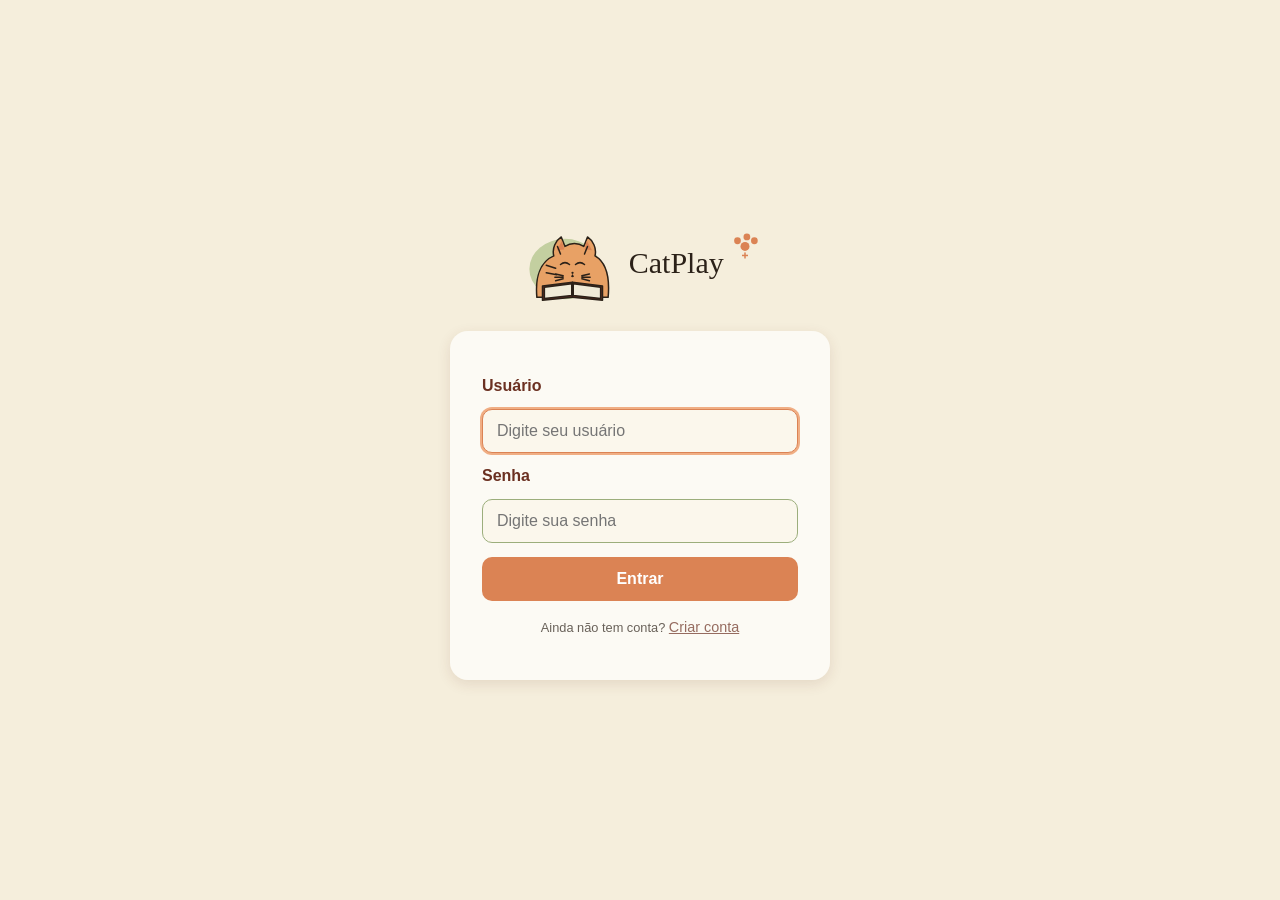
==== index.html @ c6f932aa "Cria MVP HTML/CSS/JS puro do CatPlay+ com login e CRUD de usuários Versão sem framework (sem build) " ====
<!doctype html>
<html lang="pt-BR">
<head>
  <meta charset="UTF-8" />
  <meta name="viewport" content="width=device-width, initial-scale=1.0" />
  <title>CatPlay+ | Entrar</title>
  <link rel="icon" type="image/svg+xml" href="assets/logo.svg" />
  <link rel="stylesheet" href="css/style.css" />
</head>
<body>
  <div class="tela">
    <img src="assets/logo.svg" alt="CatPlay+" class="logo" />

    <form class="caixa" id="form-login">
      <div id="area-erro"></div>

      <label for="usuario">Usuário</label>
      <input type="text" id="usuario" name="usuario" placeholder="Digite seu usuário" autofocus required />

      <label for="senha">Senha</label>
      <input type="password" id="senha" name="senha" placeholder="Digite sua senha" required />

      <button type="submit" class="botao-primario">Entrar</button>

      <p class="centralizado texto-ajuda" style="margin-top: 4px">
        Ainda não tem conta?
        <a class="link" href="cadastro.html">Criar conta</a>
      </p>
    </form>
  </div>

  <script src="js/data.js"></script>
  <script src="js/auth.js"></script>
  <script>
    // se já estiver logado, vai direto pra tela de modo
    if (obterSessao()) {
      window.location.href = "mode.html";
    }

    document.getElementById("form-login").addEventListener("submit", function (evento) {
      evento.preventDefault();
      var usuario = document.getElementById("usuario").value;
      var senha = document.getElementById("senha").value;

      var encontrado = autenticar(usuario, senha);
      var areaErro = document.getElementById("area-erro");

      if (!encontrado) {
        areaErro.innerHTML = '<p class="erro">Usuário ou senha inválidos.</p>';
        return;
      }

      definirSessao(encontrado);
      window.location.href = "mode.html";
    });
  </script>
</body>
</html>
---- css/style.css ----
/* ===== Paleta de cores extraída da logo ===== */
:root {
  --cor-creme: #f5eedc;
  --cor-creme-clara: #fbf7ec;
  --cor-primaria: #db8354;
  --cor-primaria-escura: #c06b3d;
  --cor-primaria-clara: #f0ae84;
  --cor-secundaria: #b9c99d;
  --cor-secundaria-escura: #9cae7c;
  --cor-secundaria-clara: #dce4c6;
  --cor-destaque: #6b3021;
  --cor-tinta: #2b2118;
  --sombra: 0 4px 14px rgba(107, 48, 33, 0.12);
}

* {
  box-sizing: border-box;
}

body {
  margin: 0;
  min-height: 100vh;
  background: var(--cor-creme);
  color: var(--cor-tinta);
  font-family: -apple-system, "Segoe UI", Roboto, Arial, sans-serif;
}

.tela {
  min-height: 100vh;
  display: flex;
  flex-direction: column;
  align-items: center;
  justify-content: center;
  padding: 24px;
}

.logo {
  width: 240px;
  max-width: 70vw;
  margin-bottom: 28px;
}

.titulo {
  font-family: Georgia, "Times New Roman", serif;
  font-weight: bold;
  color: var(--cor-destaque);
  text-align: center;
}

h1.titulo {
  font-size: 1.7rem;
  margin: 0 0 8px;
}

.subtitulo {
  color: var(--cor-secundaria-escura);
  font-weight: 600;
  margin-bottom: 24px;
  text-align: center;
}

/* Cartão / caixa branca */
.caixa {
  width: 100%;
  max-width: 380px;
  background: rgba(255, 255, 255, 0.7);
  border-radius: 18px;
  box-shadow: var(--sombra);
  padding: 32px;
  display: flex;
  flex-direction: column;
  gap: 14px;
}

label {
  font-weight: 600;
  color: var(--cor-destaque);
}

input[type="text"],
input[type="password"] {
  border: 1px solid var(--cor-secundaria-escura);
  background: var(--cor-creme-clara);
  border-radius: 10px;
  padding: 12px 14px;
  font-size: 1rem;
  color: var(--cor-tinta);
  outline: none;
}

input[type="text"]:focus,
input[type="password"]:focus {
  border-color: var(--cor-primaria);
  box-shadow: 0 0 0 2px var(--cor-primaria-clara);
}

button,
.botao {
  cursor: pointer;
  border: none;
  border-radius: 10px;
  font-weight: 700;
  font-size: 1rem;
  padding: 13px 20px;
  text-decoration: none;
  display: inline-block;
  text-align: center;
  transition: background 0.15s ease, transform 0.1s ease;
}

.botao-primario {
  background: var(--cor-primaria);
  color: white;
}
.botao-primario:hover {
  background: var(--cor-primaria-escura);
}

.botao-secundario {
  background: var(--cor-secundaria);
  color: var(--cor-destaque);
}
.botao-secundario:hover {
  background: var(--cor-secundaria-escura);
}

.botao-perigo {
  background: #b3423a;
  color: white;
}
.botao-perigo:hover {
  background: #932f28;
}

button:disabled {
  opacity: 0.4;
  cursor: not-allowed;
}

.link {
  color: var(--cor-destaque);
  text-decoration: underline;
  background: none;
  border: none;
  font-size: 0.9rem;
  cursor: pointer;
  padding: 0;
}

.erro {
  background: #fbe3e0;
  color: #932f28;
  border-radius: 8px;
  padding: 10px 12px;
  font-size: 0.9rem;
}

.sucesso {
  background: var(--cor-secundaria-clara);
  color: var(--cor-destaque);
  border-radius: 8px;
  padding: 10px 12px;
  font-size: 0.9rem;
}

/* Cabeçalho com barra de navegação */
.barra-topo {
  width: 100%;
  display: flex;
  align-items: center;
  justify-content: space-between;
  padding: 16px 28px;
  background: rgba(255, 255, 255, 0.5);
  position: sticky;
  top: 0;
}

.barra-topo .marca {
  display: flex;
  align-items: center;
  gap: 10px;
  font-family: Georgia, serif;
  font-weight: bold;
  color: var(--cor-destaque);
  font-size: 1.2rem;
  text-decoration: none;
}
.barra-topo .marca img {
  height: 38px;
}

.barra-topo nav {
  display: flex;
  gap: 18px;
  align-items: center;
}
.barra-topo nav a,
.barra-topo nav button {
  color: var(--cor-destaque);
  text-decoration: none;
  font-weight: 600;
  font-size: 0.95rem;
}

.conteudo {
  width: 100%;
  max-width: 1100px;
  margin: 0 auto;
  padding: 40px 24px;
}

/* Grade de opções (modo / humor / gênero) */
.grade-opcoes {
  display: grid;
  grid-template-columns: repeat(auto-fit, minmax(220px, 1fr));
  gap: 20px;
  width: 100%;
  max-width: 640px;
}

.opcao-card {
  background: rgba(255, 255, 255, 0.7);
  border: 1px solid rgba(156, 174, 124, 0.3);
  border-radius: 16px;
  box-shadow: var(--sombra);
  padding: 30px 20px;
  text-align: center;
  font-weight: 700;
  color: var(--cor-destaque);
  font-size: 1.05rem;
  text-decoration: none;
  display: block;
}
.opcao-card .emoji {
  display: block;
  font-size: 2.2rem;
  margin-bottom: 8px;
}
.opcao-card:hover {
  background: var(--cor-primaria);
  color: white;
}

.opcao-card.destaque {
  background: var(--cor-primaria);
  color: white;
}
.opcao-card.destaque.secundario {
  background: var(--cor-secundaria);
  color: var(--cor-destaque);
}
.opcao-card small {
  display: block;
  font-weight: 400;
  font-size: 0.8rem;
  margin-top: 4px;
  opacity: 0.9;
}

/* Seções de resultados */
.secao-midia h2 {
  font-family: Georgia, serif;
  color: var(--cor-destaque);
  border-bottom: 2px solid var(--cor-secundaria);
  padding-bottom: 8px;
  margin-bottom: 18px;
}

.grade-cards {
  display: grid;
  grid-template-columns: repeat(auto-fill, minmax(260px, 1fr));
  gap: 18px;
  margin-bottom: 36px;
}

.midia-card {
  background: rgba(255, 255, 255, 0.7);
  border: 1px solid rgba(156, 174, 124, 0.2);
  border-radius: 14px;
  box-shadow: var(--sombra);
  padding: 18px;
  display: flex;
  flex-direction: column;
  gap: 10px;
}

.midia-card .cabecalho-card {
  display: flex;
  justify-content: space-between;
  align-items: flex-start;
  gap: 8px;
}

.midia-card h3 {
  font-family: Georgia, serif;
  margin: 0;
  color: var(--cor-destaque);
}

.tipo-etiqueta {
  flex-shrink: 0;
  font-size: 0.7rem;
  font-weight: 700;
  text-transform: uppercase;
  background: rgba(219, 131, 84, 0.15);
  color: var(--cor-primaria-escura);
  border-radius: 999px;
  padding: 4px 10px;
}

.midia-card p {
  font-size: 0.9rem;
  line-height: 1.5;
  margin: 0;
}

.tags {
  display: flex;
  flex-wrap: wrap;
  gap: 6px;
  margin-top: auto;
}
.tag {
  font-size: 0.75rem;
  background: rgba(185, 201, 157, 0.4);
  color: var(--cor-destaque);
  border-radius: 999px;
  padding: 3px 10px;
}

.centralizado {
  text-align: center;
}

.rodape-acoes {
  text-align: center;
  margin-top: 28px;
}

.cartao-perfil {
  width: 100%;
  max-width: 420px;
  background: rgba(255, 255, 255, 0.7);
  border-radius: 18px;
  box-shadow: var(--sombra);
  padding: 32px;
  display: flex;
  flex-direction: column;
  gap: 14px;
}

.linha-botoes {
  display: flex;
  gap: 12px;
  flex-wrap: wrap;
}

.texto-ajuda {
  font-size: 0.8rem;
  color: var(--cor-tinta);
  opacity: 0.7;
}

@media (max-width: 640px) {
  .barra-topo {
    flex-direction: column;
    gap: 10px;
  }
}
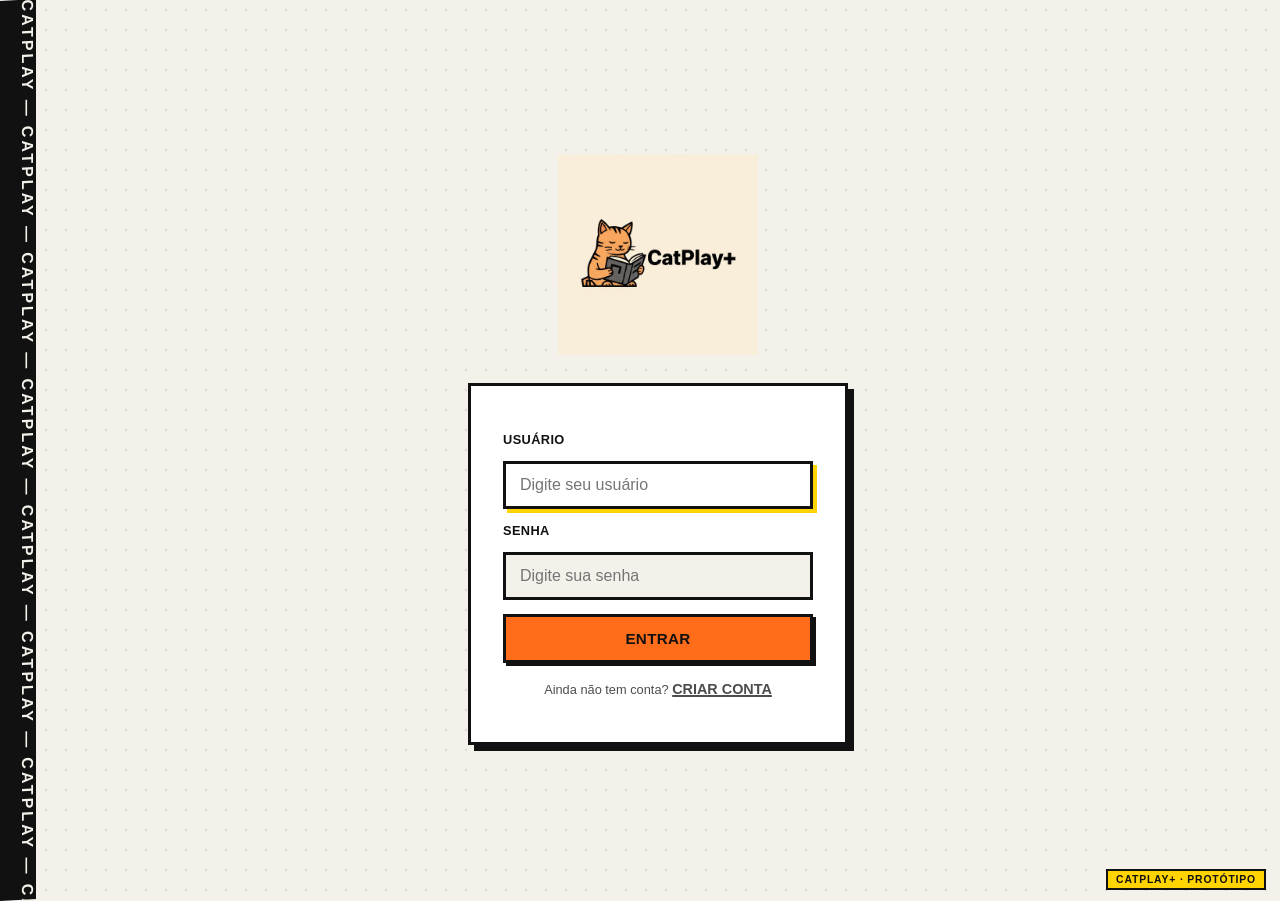
==== commit 41647bf9: "Trocar logo pelo gatinho lendo (decisão: fofo + site bruto, de propósito) - assets/logo.jpg: arte co" ====
--- a/index.html
+++ b/index.html
@@ -4,12 +4,12 @@
   <meta charset="UTF-8" />
   <meta name="viewport" content="width=device-width, initial-scale=1.0" />
   <title>CatPlay+ | Entrar</title>
-  <link rel="icon" type="image/svg+xml" href="assets/logo.svg" />
+  <link rel="icon" type="image/png" href="assets/favicon.png" />
   <link rel="stylesheet" href="css/style.css" />
 </head>
 <body>
   <div class="tela">
-    <img src="assets/logo.svg" alt="CatPlay+" class="logo" />
+    <img src="assets/logo.jpg" alt="CatPlay+" class="logo" />
 
     <form class="caixa" id="form-login">
       <div id="area-erro"></div>
@@ -29,6 +29,8 @@
     </form>
   </div>
 
+  <script src="js/vendor/supabase.js"></script>
+  <script src="js/supabaseClient.js"></script>
   <script src="js/data.js"></script>
   <script src="js/auth.js"></script>
   <script>
@@ -37,12 +39,12 @@
       window.location.href = "mode.html";
     }
 
-    document.getElementById("form-login").addEventListener("submit", function (evento) {
+    document.getElementById("form-login").addEventListener("submit", async function (evento) {
       evento.preventDefault();
       var usuario = document.getElementById("usuario").value;
       var senha = document.getElementById("senha").value;
 
-      var encontrado = autenticar(usuario, senha);
+      var encontrado = await autenticar(usuario, senha);
       var areaErro = document.getElementById("area-erro");
 
       if (!encontrado) {
--- a/css/style.css
+++ b/css/style.css
@@ -1,16 +1,37 @@
-/* ===== Paleta de cores extraída da logo ===== */
+/* ===== Paleta brutalista ===== */
 :root {
-  --cor-creme: #f5eedc;
-  --cor-creme-clara: #fbf7ec;
-  --cor-primaria: #db8354;
-  --cor-primaria-escura: #c06b3d;
-  --cor-primaria-clara: #f0ae84;
-  --cor-secundaria: #b9c99d;
-  --cor-secundaria-escura: #9cae7c;
-  --cor-secundaria-clara: #dce4c6;
-  --cor-destaque: #6b3021;
-  --cor-tinta: #2b2118;
-  --sombra: 0 4px 14px rgba(107, 48, 33, 0.12);
+  --negro: #111111;
+  --branco: #f4f1ea;
+  --vermelho: #e8291c;
+  --laranja: #ff6c1a;
+  --amarelo: #ffd400;
+  --borda: 3px solid var(--negro);
+  --sombra-dura: 6px 6px 0 var(--negro);
+  --sombra-dura-pequena: 3px 3px 0 var(--negro);
+}
+
+/* ===== Transição entre páginas ("página nova sobe por cima da antiga") =====
+   View Transitions API — nativa do navegador, sem JS. Em navegadores sem
+   suporte, a navegação simplesmente acontece sem animação (nada quebra). */
+@view-transition {
+  navigation: auto;
+}
+
+::view-transition-old(root) {
+  animation: none;
+}
+
+::view-transition-new(root) {
+  animation: subir-por-cima 0.35s cubic-bezier(0.6, 0, 0.2, 1) both;
+}
+
+@keyframes subir-por-cima {
+  from {
+    transform: translateY(100%);
+  }
+  to {
+    transform: translateY(0);
+  }
 }
 
 * {
@@ -20,9 +41,71 @@
 body {
   margin: 0;
   min-height: 100vh;
-  background: var(--cor-creme);
-  color: var(--cor-tinta);
-  font-family: -apple-system, "Segoe UI", Roboto, Arial, sans-serif;
+  background: var(--branco);
+  color: var(--negro);
+  font-family: "Arial Black", Arial, "Helvetica Neue", sans-serif;
+  padding-left: 36px;
+  position: relative;
+}
+
+/* Faixa vertical decorativa que acompanha a altura real da página (não só
+   a tela) — texto repetindo e levemente distorcido, referência brutalismo
+   de cartaz/rave. position:absolute + top/bottom:0 faz ela esticar até o
+   fim do conteúdo, diferente de position:fixed (que só cobre a tela). */
+body::before {
+  content: "CATPLAY — CATPLAY — CATPLAY — CATPLAY — CATPLAY — CATPLAY — CATPLAY — CATPLAY — CATPLAY — CATPLAY — CATPLAY — CATPLAY — CATPLAY — CATPLAY — CATPLAY — CATPLAY — ";
+  position: absolute;
+  top: 0;
+  bottom: 0;
+  left: 0;
+  width: 36px;
+  writing-mode: vertical-rl;
+  transform: skewY(-3deg);
+  font-weight: 900;
+  font-size: 1rem;
+  letter-spacing: 0.18em;
+  color: var(--branco);
+  background: var(--negro);
+  white-space: nowrap;
+  overflow: hidden;
+  z-index: 20;
+  pointer-events: none;
+  animation: marquee-vertical 8s linear infinite;
+}
+
+@keyframes marquee-vertical {
+  from {
+    transform: skewY(-3deg) translateY(0);
+  }
+  to {
+    transform: skewY(-3deg) translateY(-320px);
+  }
+}
+
+/* Selo fixo no rodapé, tipo carimbo de produto */
+body::after {
+  content: "CATPLAY+ · PROTÓTIPO";
+  position: fixed;
+  bottom: 10px;
+  right: 14px;
+  font-size: 0.65rem;
+  font-weight: 800;
+  letter-spacing: 0.08em;
+  color: var(--negro);
+  background: var(--amarelo);
+  border: 2px solid var(--negro);
+  padding: 3px 8px;
+  z-index: 20;
+  pointer-events: none;
+}
+
+@media (max-width: 900px) {
+  body {
+    padding-left: 0;
+  }
+  body::before {
+    display: none;
+  }
 }
 
 .tela {
@@ -32,40 +115,50 @@
   align-items: center;
   justify-content: center;
   padding: 24px;
+  position: relative;
+  overflow: hidden;
+  background-image: radial-gradient(rgba(17, 17, 17, 0.1) 1.5px, transparent 1.5px);
+  background-size: 20px 20px;
 }
 
 .logo {
-  width: 240px;
-  max-width: 70vw;
+  width: 200px;
+  max-width: 60vw;
   margin-bottom: 28px;
 }
 
 .titulo {
-  font-family: Georgia, "Times New Roman", serif;
-  font-weight: bold;
-  color: var(--cor-destaque);
+  font-weight: 900;
+  text-transform: uppercase;
+  letter-spacing: -0.02em;
+  color: var(--negro);
   text-align: center;
+  line-height: 1.05;
 }
 
 h1.titulo {
-  font-size: 1.7rem;
+  font-size: 2.1rem;
   margin: 0 0 8px;
 }
 
 .subtitulo {
-  color: var(--cor-secundaria-escura);
-  font-weight: 600;
+  color: var(--vermelho);
+  font-weight: 700;
+  text-transform: uppercase;
+  letter-spacing: 0.04em;
+  font-size: 0.9rem;
   margin-bottom: 24px;
   text-align: center;
 }
 
-/* Cartão / caixa branca */
+/* Cartão / caixa */
 .caixa {
   width: 100%;
   max-width: 380px;
-  background: rgba(255, 255, 255, 0.7);
-  border-radius: 18px;
-  box-shadow: var(--sombra);
+  background: white;
+  border: var(--borda);
+  border-radius: 0;
+  box-shadow: var(--sombra-dura);
   padding: 32px;
   display: flex;
   flex-direction: column;
@@ -73,63 +166,78 @@
 }
 
 label {
-  font-weight: 600;
-  color: var(--cor-destaque);
+  font-weight: 800;
+  text-transform: uppercase;
+  font-size: 0.8rem;
+  letter-spacing: 0.03em;
+  color: var(--negro);
 }
 
 input[type="text"],
 input[type="password"] {
-  border: 1px solid var(--cor-secundaria-escura);
-  background: var(--cor-creme-clara);
-  border-radius: 10px;
+  border: var(--borda);
+  border-radius: 0;
+  background: var(--branco);
   padding: 12px 14px;
   font-size: 1rem;
-  color: var(--cor-tinta);
+  font-family: inherit;
+  color: var(--negro);
   outline: none;
 }
 
 input[type="text"]:focus,
 input[type="password"]:focus {
-  border-color: var(--cor-primaria);
-  box-shadow: 0 0 0 2px var(--cor-primaria-clara);
+  background: white;
+  box-shadow: 4px 4px 0 var(--amarelo);
 }
 
 button,
 .botao {
   cursor: pointer;
-  border: none;
-  border-radius: 10px;
-  font-weight: 700;
-  font-size: 1rem;
+  border: var(--borda);
+  border-radius: 0;
+  font-weight: 800;
+  text-transform: uppercase;
+  letter-spacing: 0.02em;
+  font-size: 0.95rem;
   padding: 13px 20px;
   text-decoration: none;
   display: inline-block;
   text-align: center;
-  transition: background 0.15s ease, transform 0.1s ease;
+  background: white;
+  color: var(--negro);
+  box-shadow: var(--sombra-dura-pequena);
+  transition: transform 0.08s ease, box-shadow 0.08s ease;
+}
+
+button:active,
+.botao:active {
+  transform: translate(3px, 3px);
+  box-shadow: none;
 }
 
 .botao-primario {
-  background: var(--cor-primaria);
+  background: var(--laranja);
+  color: var(--negro);
+}
+.botao-primario:hover {
+  background: var(--amarelo);
+}
+
+.botao-secundario {
+  background: white;
+  color: var(--negro);
+}
+.botao-secundario:hover {
+  background: var(--branco);
+}
+
+.botao-perigo {
+  background: var(--vermelho);
   color: white;
 }
-.botao-primario:hover {
-  background: var(--cor-primaria-escura);
-}
-
-.botao-secundario {
-  background: var(--cor-secundaria);
-  color: var(--cor-destaque);
-}
-.botao-secundario:hover {
-  background: var(--cor-secundaria-escura);
-}
-
-.botao-perigo {
-  background: #b3423a;
-  color: white;
-}
 .botao-perigo:hover {
-  background: #932f28;
+  background: #b81f15;
 }
 
 button:disabled {
@@ -138,29 +246,36 @@
 }
 
 .link {
-  color: var(--cor-destaque);
+  color: var(--negro);
   text-decoration: underline;
+  text-decoration-thickness: 2px;
   background: none;
   border: none;
+  font-weight: 700;
   font-size: 0.9rem;
   cursor: pointer;
   padding: 0;
+  text-transform: uppercase;
 }
 
 .erro {
-  background: #fbe3e0;
-  color: #932f28;
-  border-radius: 8px;
+  background: var(--vermelho);
+  color: white;
+  border: var(--borda);
+  border-radius: 0;
   padding: 10px 12px;
-  font-size: 0.9rem;
+  font-size: 0.85rem;
+  font-weight: 700;
 }
 
 .sucesso {
-  background: var(--cor-secundaria-clara);
-  color: var(--cor-destaque);
-  border-radius: 8px;
+  background: var(--amarelo);
+  color: var(--negro);
+  border: var(--borda);
+  border-radius: 0;
   padding: 10px 12px;
-  font-size: 0.9rem;
+  font-size: 0.85rem;
+  font-weight: 700;
 }
 
 /* Cabeçalho com barra de navegação */
@@ -170,36 +285,56 @@
   align-items: center;
   justify-content: space-between;
   padding: 16px 28px;
-  background: rgba(255, 255, 255, 0.5);
+  background: var(--branco);
+  border-bottom: var(--borda);
   position: sticky;
   top: 0;
+  z-index: 10;
 }
 
 .barra-topo .marca {
   display: flex;
   align-items: center;
   gap: 10px;
-  font-family: Georgia, serif;
-  font-weight: bold;
-  color: var(--cor-destaque);
-  font-size: 1.2rem;
+  font-weight: 900;
+  text-transform: uppercase;
+  color: var(--negro);
+  font-size: 1.3rem;
   text-decoration: none;
 }
 .barra-topo .marca img {
-  height: 38px;
+  height: 34px;
 }
 
 .barra-topo nav {
   display: flex;
-  gap: 18px;
+  gap: 4px;
   align-items: center;
+  background: white;
+  border: var(--borda);
+  border-radius: 999px;
+  padding: 6px;
+  box-shadow: var(--sombra-dura-pequena);
 }
 .barra-topo nav a,
 .barra-topo nav button {
-  color: var(--cor-destaque);
+  color: var(--negro);
   text-decoration: none;
-  font-weight: 600;
-  font-size: 0.95rem;
+  font-weight: 800;
+  text-transform: uppercase;
+  font-size: 0.8rem;
+  padding: 8px 16px;
+  border-radius: 999px;
+  border: none;
+  background: transparent;
+}
+.barra-topo nav a:hover,
+.barra-topo nav button:hover {
+  background: var(--branco);
+}
+.barra-topo nav a.ativo {
+  background: var(--negro);
+  color: white;
 }
 
 .conteudo {
@@ -219,17 +354,25 @@
 }
 
 .opcao-card {
-  background: rgba(255, 255, 255, 0.7);
-  border: 1px solid rgba(156, 174, 124, 0.3);
-  border-radius: 16px;
-  box-shadow: var(--sombra);
+  background: white;
+  border: var(--borda);
+  border-radius: 0;
+  box-shadow: var(--sombra-dura);
   padding: 30px 20px;
   text-align: center;
-  font-weight: 700;
-  color: var(--cor-destaque);
+  font-weight: 800;
+  text-transform: uppercase;
+  color: var(--negro);
   font-size: 1.05rem;
   text-decoration: none;
   display: block;
+  transition: transform 0.08s ease, box-shadow 0.08s ease;
+}
+.opcao-card:nth-child(odd) {
+  transform: rotate(-1.2deg);
+}
+.opcao-card:nth-child(even) {
+  transform: rotate(1.2deg);
 }
 .opcao-card .emoji {
   display: block;
@@ -237,31 +380,35 @@
   margin-bottom: 8px;
 }
 .opcao-card:hover {
-  background: var(--cor-primaria);
+  background: var(--amarelo);
+  transform: rotate(0deg) translate(-2px, -2px);
+  box-shadow: 8px 8px 0 var(--negro);
+}
+
+.opcao-card.destaque {
+  background: var(--laranja);
+  color: var(--negro);
+}
+.opcao-card.destaque.secundario {
+  background: var(--vermelho);
   color: white;
-}
-
-.opcao-card.destaque {
-  background: var(--cor-primaria);
-  color: white;
-}
-.opcao-card.destaque.secundario {
-  background: var(--cor-secundaria);
-  color: var(--cor-destaque);
 }
 .opcao-card small {
   display: block;
-  font-weight: 400;
+  font-weight: 500;
+  text-transform: none;
   font-size: 0.8rem;
   margin-top: 4px;
-  opacity: 0.9;
+  opacity: 0.85;
 }
 
 /* Seções de resultados */
 .secao-midia h2 {
-  font-family: Georgia, serif;
-  color: var(--cor-destaque);
-  border-bottom: 2px solid var(--cor-secundaria);
+  font-weight: 900;
+  text-transform: uppercase;
+  letter-spacing: -0.01em;
+  color: var(--negro);
+  border-bottom: var(--borda);
   padding-bottom: 8px;
   margin-bottom: 18px;
 }
@@ -274,14 +421,38 @@
 }
 
 .midia-card {
-  background: rgba(255, 255, 255, 0.7);
-  border: 1px solid rgba(156, 174, 124, 0.2);
-  border-radius: 14px;
-  box-shadow: var(--sombra);
-  padding: 18px;
+  background: white;
+  border: var(--borda);
+  border-radius: 0;
+  box-shadow: var(--sombra-dura);
+  padding: 18px 18px 30px;
   display: flex;
   flex-direction: column;
   gap: 10px;
+  position: relative;
+  transition: transform 0.08s ease, box-shadow 0.08s ease;
+}
+.midia-card:nth-child(odd) {
+  transform: rotate(-0.6deg);
+}
+.midia-card:nth-child(even) {
+  transform: rotate(0.6deg);
+}
+.midia-card:hover {
+  transform: rotate(0deg) translate(-2px, -2px);
+  box-shadow: 9px 9px 0 var(--negro);
+}
+
+.midia-card::after {
+  content: attr(data-codigo);
+  position: absolute;
+  bottom: 8px;
+  right: 12px;
+  font-size: 0.65rem;
+  font-weight: 700;
+  letter-spacing: 0.05em;
+  color: var(--negro);
+  opacity: 0.4;
 }
 
 .midia-card .cabecalho-card {
@@ -292,18 +463,20 @@
 }
 
 .midia-card h3 {
-  font-family: Georgia, serif;
+  font-weight: 900;
+  text-transform: uppercase;
   margin: 0;
-  color: var(--cor-destaque);
+  color: var(--negro);
 }
 
 .tipo-etiqueta {
   flex-shrink: 0;
   font-size: 0.7rem;
-  font-weight: 700;
-  text-transform: uppercase;
-  background: rgba(219, 131, 84, 0.15);
-  color: var(--cor-primaria-escura);
+  font-weight: 800;
+  text-transform: uppercase;
+  background: var(--amarelo);
+  color: var(--negro);
+  border: 2px solid var(--negro);
   border-radius: 999px;
   padding: 4px 10px;
 }
@@ -322,14 +495,51 @@
 }
 .tag {
   font-size: 0.75rem;
-  background: rgba(185, 201, 157, 0.4);
-  color: var(--cor-destaque);
+  font-weight: 700;
+  background: var(--branco);
+  color: var(--negro);
+  border: 2px solid var(--negro);
   border-radius: 999px;
   padding: 3px 10px;
 }
 
 .centralizado {
   text-align: center;
+}
+
+.controles-biblioteca {
+  display: flex;
+  flex-wrap: wrap;
+  gap: 8px;
+  margin-top: 10px;
+}
+
+.controles-biblioteca select {
+  border: var(--borda);
+  border-radius: 0;
+  background: var(--branco);
+  padding: 8px 10px;
+  font-size: 0.85rem;
+  font-weight: 700;
+  text-transform: uppercase;
+  color: var(--negro);
+}
+
+.controles-biblioteca .botao {
+  font-size: 0.8rem;
+  padding: 8px 14px;
+}
+
+.mensagem-biblioteca {
+  font-size: 0.8rem;
+  font-weight: 700;
+  margin: 0;
+}
+.mensagem-biblioteca.sucesso {
+  color: var(--negro);
+}
+.mensagem-biblioteca.erro {
+  color: var(--vermelho);
 }
 
 .rodape-acoes {
@@ -340,9 +550,10 @@
 .cartao-perfil {
   width: 100%;
   max-width: 420px;
-  background: rgba(255, 255, 255, 0.7);
-  border-radius: 18px;
-  box-shadow: var(--sombra);
+  background: white;
+  border: var(--borda);
+  border-radius: 0;
+  box-shadow: var(--sombra-dura);
   padding: 32px;
   display: flex;
   flex-direction: column;
@@ -357,8 +568,9 @@
 
 .texto-ajuda {
   font-size: 0.8rem;
-  color: var(--cor-tinta);
-  opacity: 0.7;
+  font-weight: 500;
+  color: var(--negro);
+  opacity: 0.75;
 }
 
 @media (max-width: 640px) {
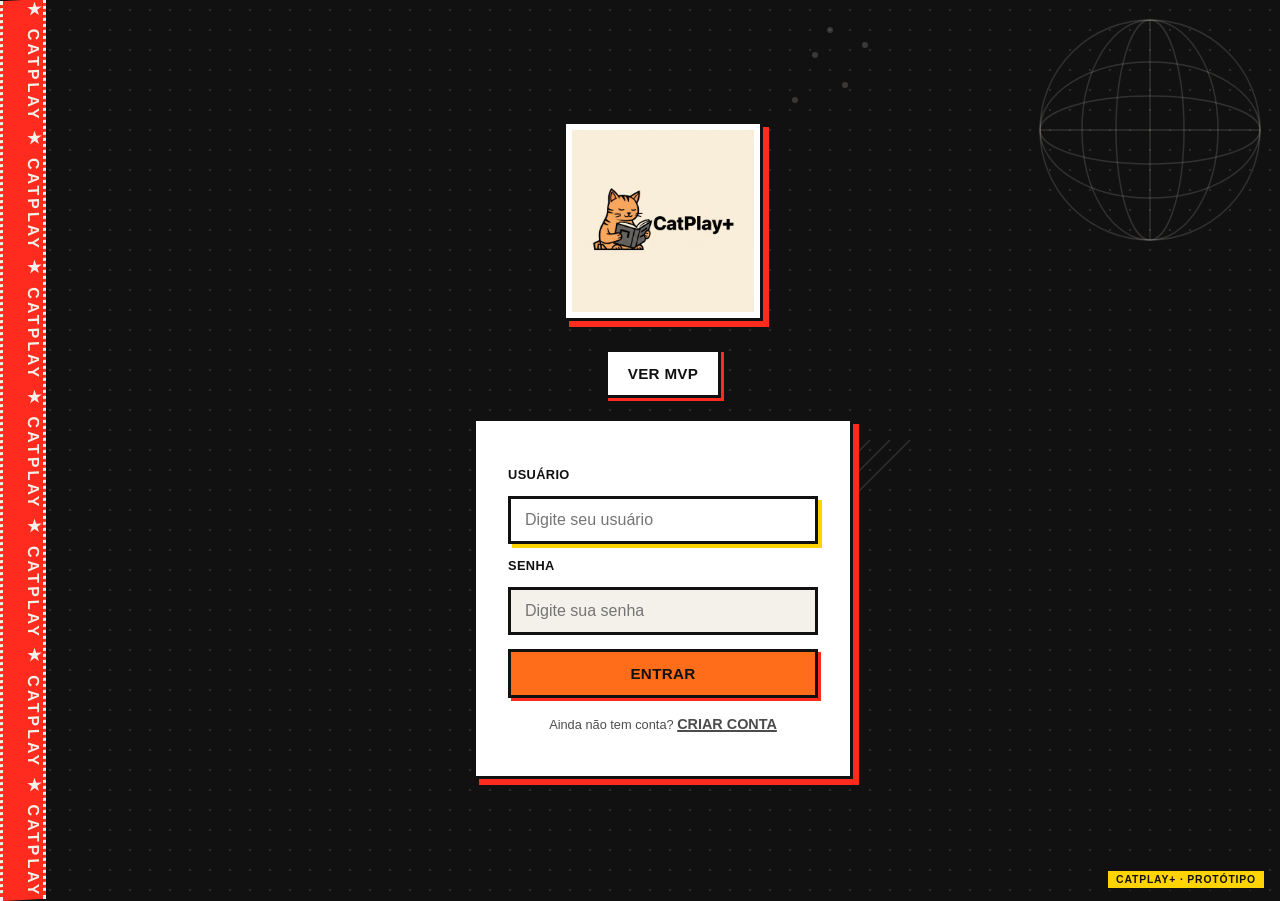
==== commit 4f0a1275: "Adicionar botão "Ver MVP" na tela de login Link direto pra mvp/index.html, logo abaixo do logo, visí" ====
--- a/index.html
+++ b/index.html
@@ -10,6 +10,10 @@
 <body>
   <div class="tela">
     <img src="assets/logo.jpg" alt="CatPlay+" class="logo" />
+
+    <a href="mvp/index.html" class="botao botao-secundario" style="margin-bottom: 20px">
+      Ver MVP
+    </a>
 
     <form class="caixa" id="form-login">
       <div id="area-erro"></div>
--- a/css/style.css
+++ b/css/style.css
@@ -1,13 +1,13 @@
-/* ===== Paleta brutalista ===== */
+/* ===== Paleta brutalista (fundo escuro + vermelho dominante) ===== */
 :root {
   --negro: #111111;
   --branco: #f4f1ea;
-  --vermelho: #e8291c;
+  --vermelho: #ff2b1f;
   --laranja: #ff6c1a;
   --amarelo: #ffd400;
   --borda: 3px solid var(--negro);
-  --sombra-dura: 6px 6px 0 var(--negro);
-  --sombra-dura-pequena: 3px 3px 0 var(--negro);
+  --sombra-dura: 6px 6px 0 var(--vermelho);
+  --sombra-dura-pequena: 3px 3px 0 var(--vermelho);
 }
 
 /* ===== Transição entre páginas ("página nova sobe por cima da antiga") =====
@@ -41,10 +41,17 @@
 body {
   margin: 0;
   min-height: 100vh;
-  background: var(--branco);
-  color: var(--negro);
+  background-color: var(--negro);
+  background-image:
+    radial-gradient(rgba(244, 241, 234, 0.12) 1.5px, transparent 1.5px),
+    url("../assets/textura-fundo.svg");
+  background-repeat: repeat, no-repeat;
+  background-position: 0 0, top right;
+  background-size: 20px 20px, min(70vw, 520px) auto;
+  background-attachment: scroll, fixed;
+  color: var(--branco);
   font-family: "Arial Black", Arial, "Helvetica Neue", sans-serif;
-  padding-left: 36px;
+  padding-left: 46px;
   position: relative;
 }
 
@@ -53,19 +60,22 @@
    de cartaz/rave. position:absolute + top/bottom:0 faz ela esticar até o
    fim do conteúdo, diferente de position:fixed (que só cobre a tela). */
 body::before {
-  content: "CATPLAY — CATPLAY — CATPLAY — CATPLAY — CATPLAY — CATPLAY — CATPLAY — CATPLAY — CATPLAY — CATPLAY — CATPLAY — CATPLAY — CATPLAY — CATPLAY — CATPLAY — CATPLAY — ";
+  content: "★ CATPLAY ★ CATPLAY ★ CATPLAY ★ CATPLAY ★ CATPLAY ★ CATPLAY ★ CATPLAY ★ CATPLAY ★ CATPLAY ★ CATPLAY ★ CATPLAY ★ CATPLAY ★ CATPLAY ★ CATPLAY ★ ";
   position: absolute;
   top: 0;
   bottom: 0;
   left: 0;
-  width: 36px;
+  width: 40px;
   writing-mode: vertical-rl;
+  text-align: center;
   transform: skewY(-3deg);
   font-weight: 900;
   font-size: 1rem;
   letter-spacing: 0.18em;
   color: var(--branco);
-  background: var(--negro);
+  background: var(--vermelho);
+  border-left: 3px dotted var(--branco);
+  border-right: 3px dotted var(--branco);
   white-space: nowrap;
   overflow: hidden;
   z-index: 20;
@@ -106,6 +116,22 @@
   body::before {
     display: none;
   }
+  body::after {
+    display: none;
+  }
+}
+
+@media (max-width: 640px) {
+  .barra-topo nav {
+    flex-wrap: wrap;
+    justify-content: center;
+    gap: 2px;
+  }
+  .barra-topo nav a,
+  .barra-topo nav button {
+    padding: 8px 12px;
+    font-size: 0.72rem;
+  }
 }
 
 .tela {
@@ -116,24 +142,31 @@
   justify-content: center;
   padding: 24px;
   position: relative;
-  overflow: hidden;
-  background-image: radial-gradient(rgba(17, 17, 17, 0.1) 1.5px, transparent 1.5px);
-  background-size: 20px 20px;
 }
 
 .logo {
   width: 200px;
   max-width: 60vw;
   margin-bottom: 28px;
+  border: var(--borda);
+  box-shadow: var(--sombra-dura);
+  background: white;
+  padding: 6px;
 }
 
 .titulo {
   font-weight: 900;
   text-transform: uppercase;
   letter-spacing: -0.02em;
-  color: var(--negro);
+  color: var(--branco);
   text-align: center;
   line-height: 1.05;
+}
+
+/* Dentro de cartões brancos, o título volta a ser escuro */
+.caixa .titulo,
+.cartao-perfil .titulo {
+  color: var(--negro);
 }
 
 h1.titulo {
@@ -156,6 +189,7 @@
   width: 100%;
   max-width: 380px;
   background: white;
+  color: var(--negro);
   border: var(--borda);
   border-radius: 0;
   box-shadow: var(--sombra-dura);
@@ -374,6 +408,10 @@
 .opcao-card:nth-child(even) {
   transform: rotate(1.2deg);
 }
+.emoji {
+  filter: grayscale(1) contrast(1.15);
+}
+
 .opcao-card .emoji {
   display: block;
   font-size: 2.2rem;
@@ -407,8 +445,8 @@
   font-weight: 900;
   text-transform: uppercase;
   letter-spacing: -0.01em;
-  color: var(--negro);
-  border-bottom: var(--borda);
+  color: var(--branco);
+  border-bottom: 3px solid var(--vermelho);
   padding-bottom: 8px;
   margin-bottom: 18px;
 }
@@ -422,6 +460,7 @@
 
 .midia-card {
   background: white;
+  color: var(--negro);
   border: var(--borda);
   border-radius: 0;
   box-shadow: var(--sombra-dura);
@@ -542,6 +581,112 @@
   color: var(--vermelho);
 }
 
+.recomendacoes-cruzadas {
+  display: flex;
+  flex-direction: column;
+  gap: 6px;
+}
+
+.item-parecido {
+  display: flex;
+  align-items: center;
+  gap: 8px;
+  border: 2px solid var(--negro);
+  padding: 6px 10px;
+  font-size: 0.8rem;
+}
+.item-parecido .tipo-etiqueta {
+  font-size: 0.6rem;
+  padding: 2px 8px;
+}
+
+/* ===== Chatbot flutuante ===== */
+#catbot-botao {
+  position: fixed;
+  bottom: 20px;
+  right: 20px;
+  width: 56px;
+  height: 56px;
+  border-radius: 50%;
+  background: var(--vermelho);
+  color: white;
+  border: var(--borda);
+  box-shadow: var(--sombra-dura-pequena);
+  font-size: 1.5rem;
+  cursor: pointer;
+  z-index: 40;
+  padding: 0;
+}
+
+#catbot-painel {
+  position: fixed;
+  bottom: 86px;
+  right: 20px;
+  width: min(320px, calc(100vw - 40px));
+  max-height: 420px;
+  background: white;
+  color: var(--negro);
+  border: var(--borda);
+  box-shadow: var(--sombra-dura);
+  display: flex;
+  flex-direction: column;
+  z-index: 40;
+}
+
+#catbot-cabecalho {
+  display: flex;
+  justify-content: space-between;
+  align-items: center;
+  padding: 10px 14px;
+  border-bottom: var(--borda);
+  font-weight: 900;
+  text-transform: uppercase;
+}
+
+#catbot-mensagens {
+  flex: 1;
+  overflow-y: auto;
+  padding: 12px;
+  display: flex;
+  flex-direction: column;
+  gap: 8px;
+  max-height: 280px;
+}
+
+.catbot-bolha {
+  padding: 8px 12px;
+  border: 2px solid var(--negro);
+  font-size: 0.85rem;
+  white-space: pre-line;
+  max-width: 85%;
+}
+.catbot-bot {
+  background: var(--branco);
+  align-self: flex-start;
+}
+.catbot-usuario {
+  background: var(--amarelo);
+  align-self: flex-end;
+}
+
+#catbot-form {
+  display: flex;
+  gap: 6px;
+  padding: 10px;
+  border-top: var(--borda);
+}
+#catbot-form input {
+  flex: 1;
+  border: var(--borda);
+  padding: 8px 10px;
+  font-family: inherit;
+  font-size: 0.85rem;
+}
+#catbot-form button {
+  padding: 8px 14px;
+  font-size: 0.8rem;
+}
+
 .rodape-acoes {
   text-align: center;
   margin-top: 28px;
@@ -551,6 +696,7 @@
   width: 100%;
   max-width: 420px;
   background: white;
+  color: var(--negro);
   border: var(--borda);
   border-radius: 0;
   box-shadow: var(--sombra-dura);
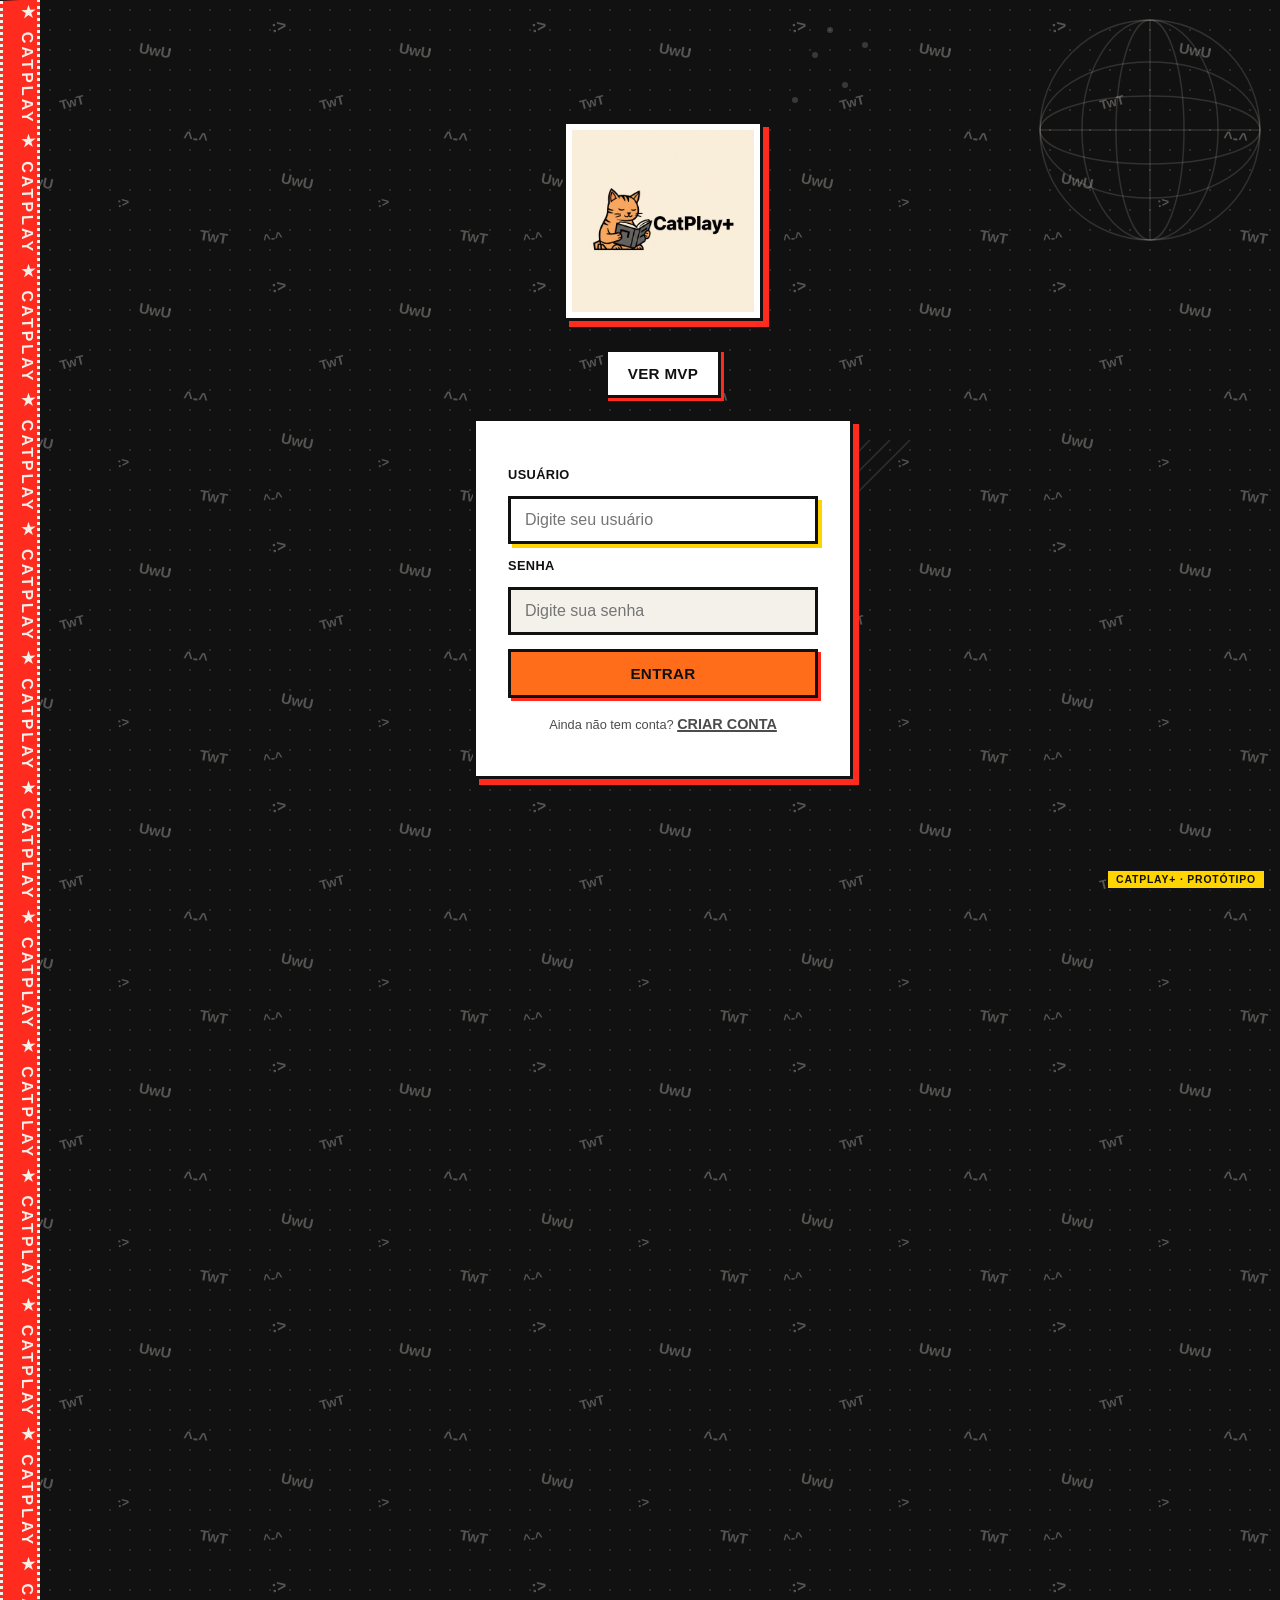
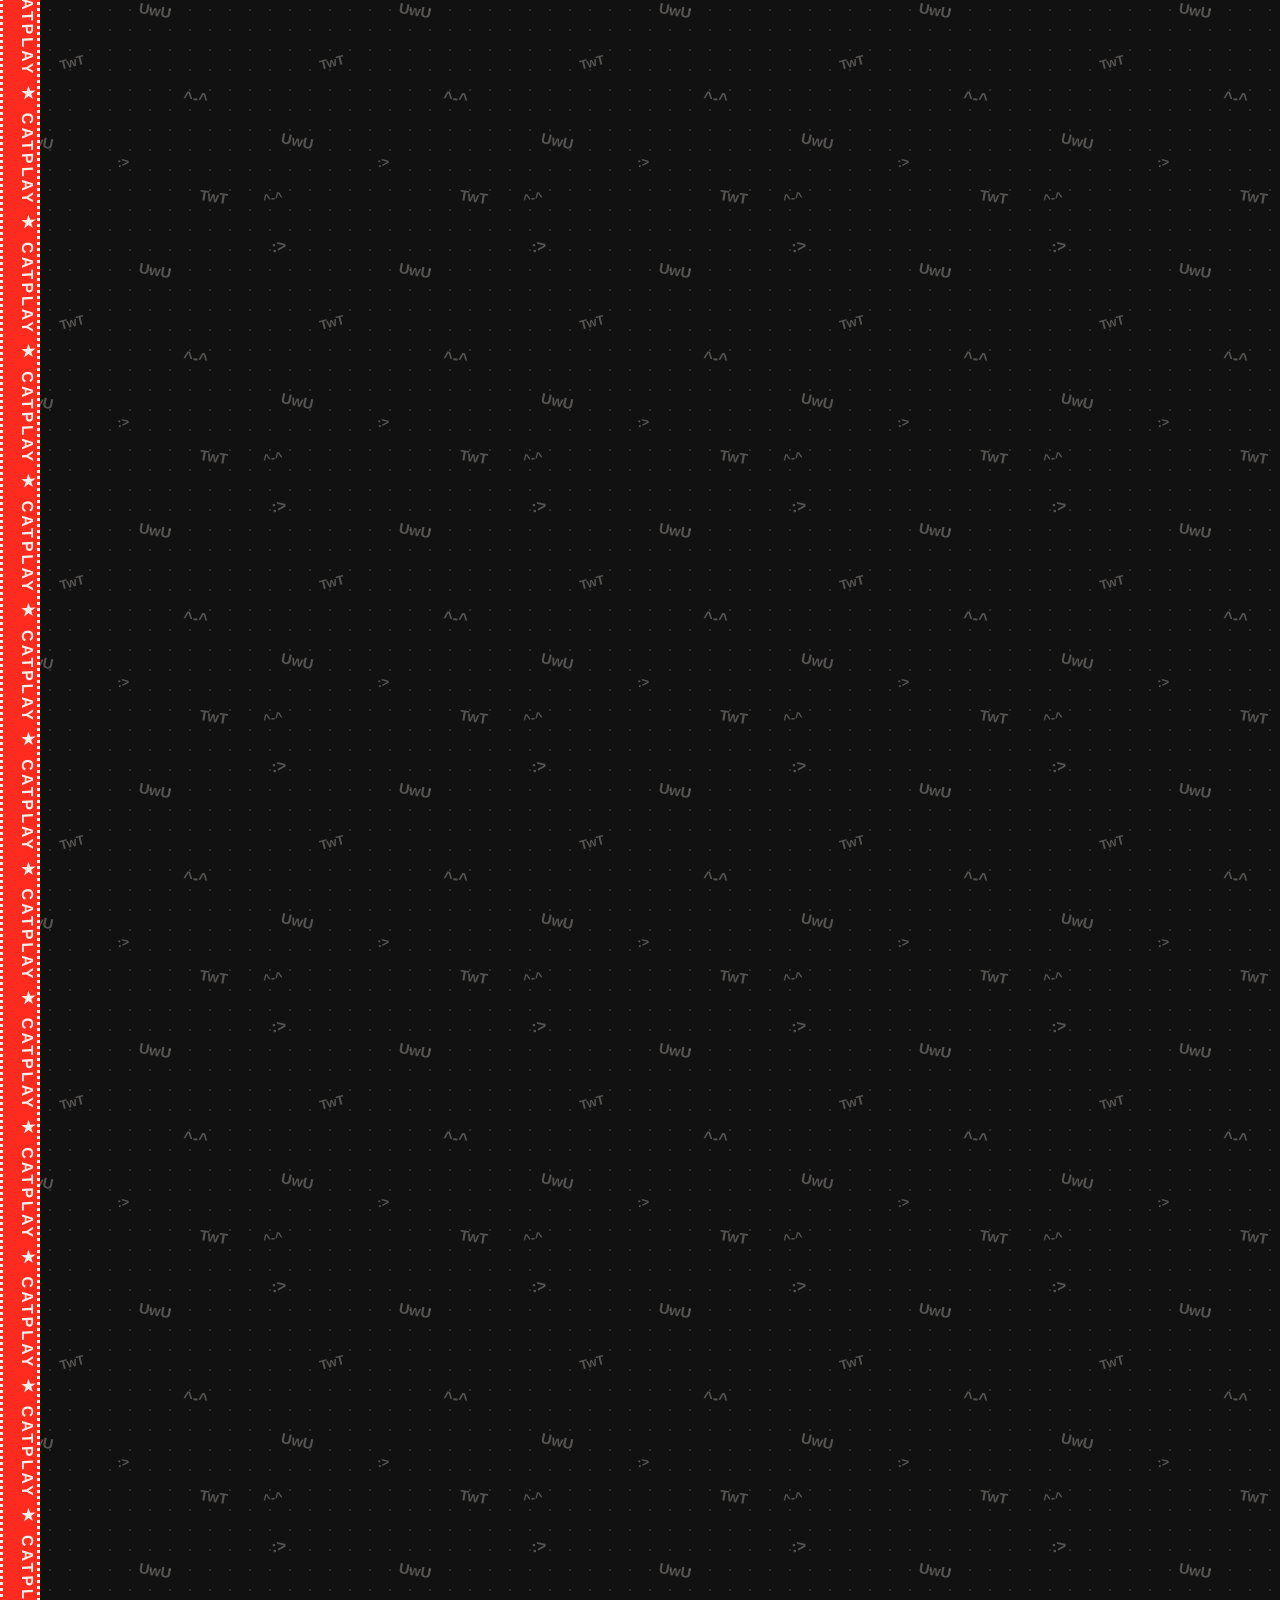
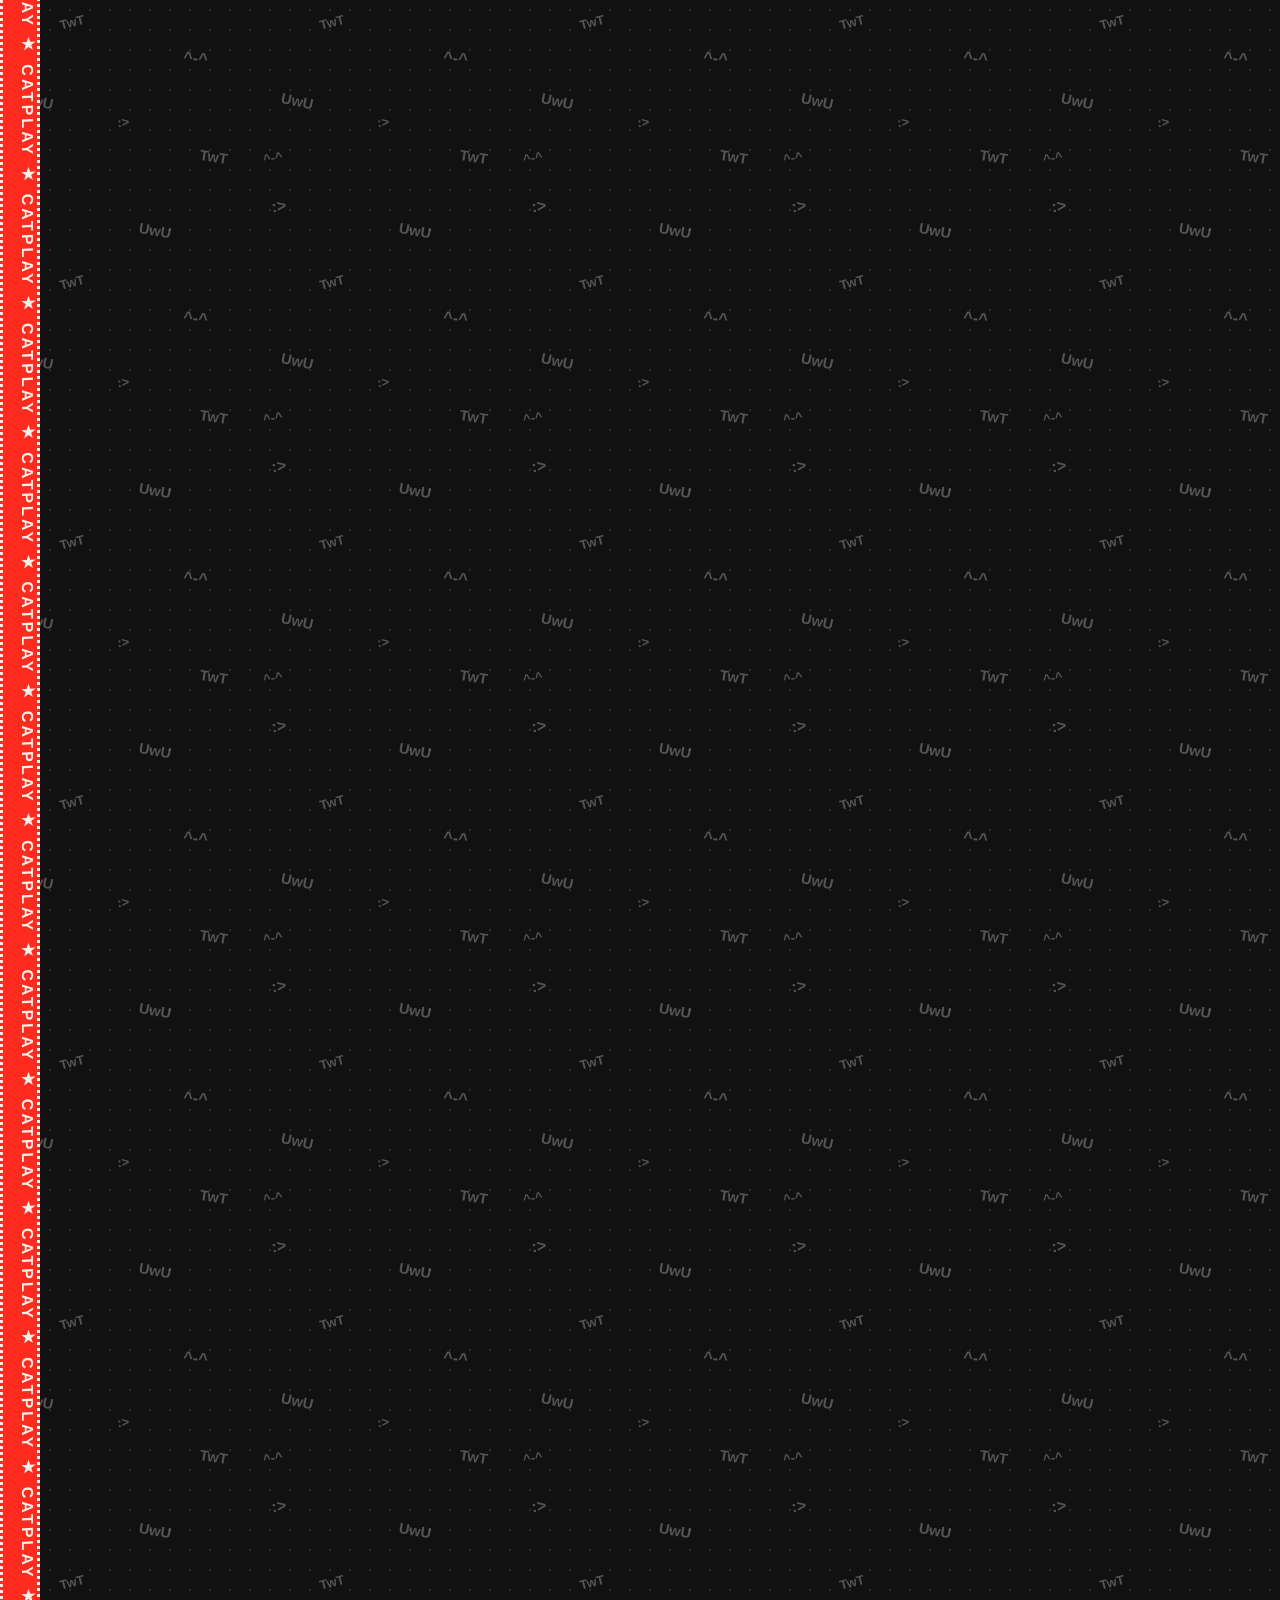
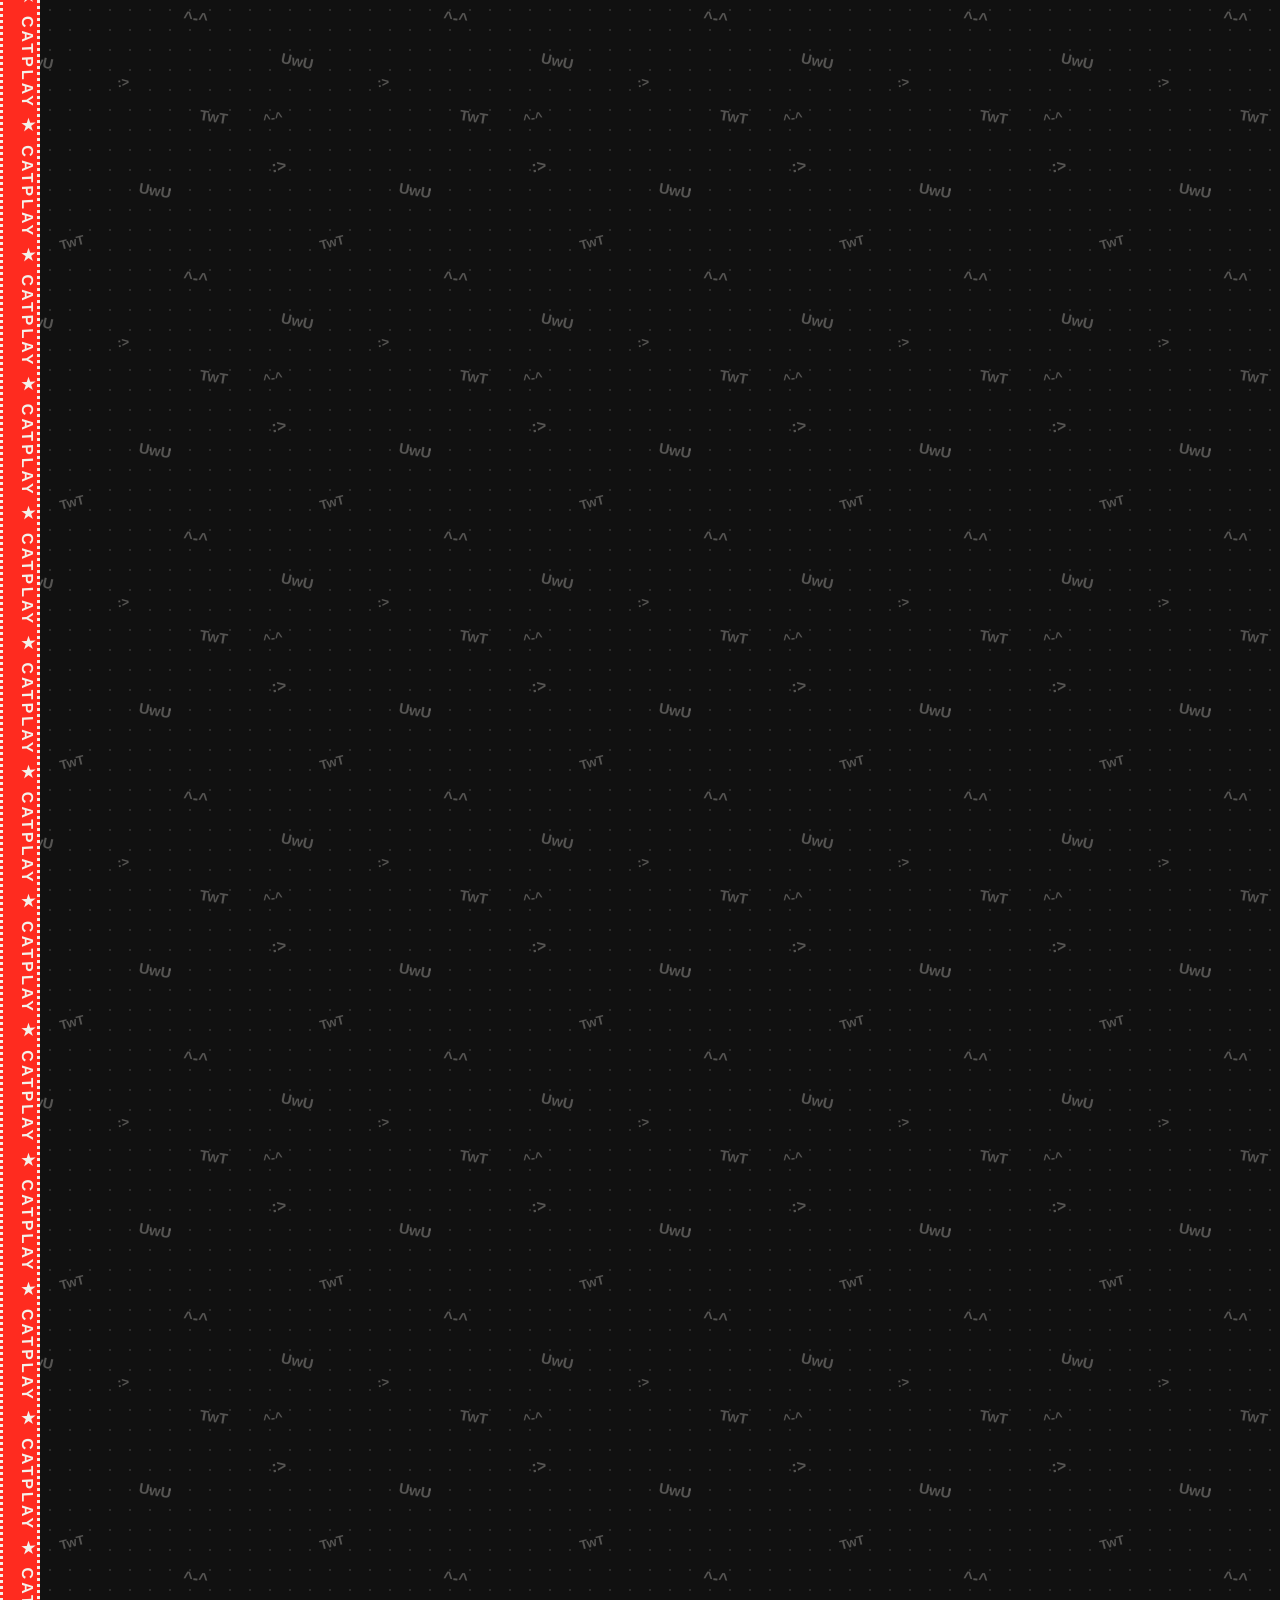
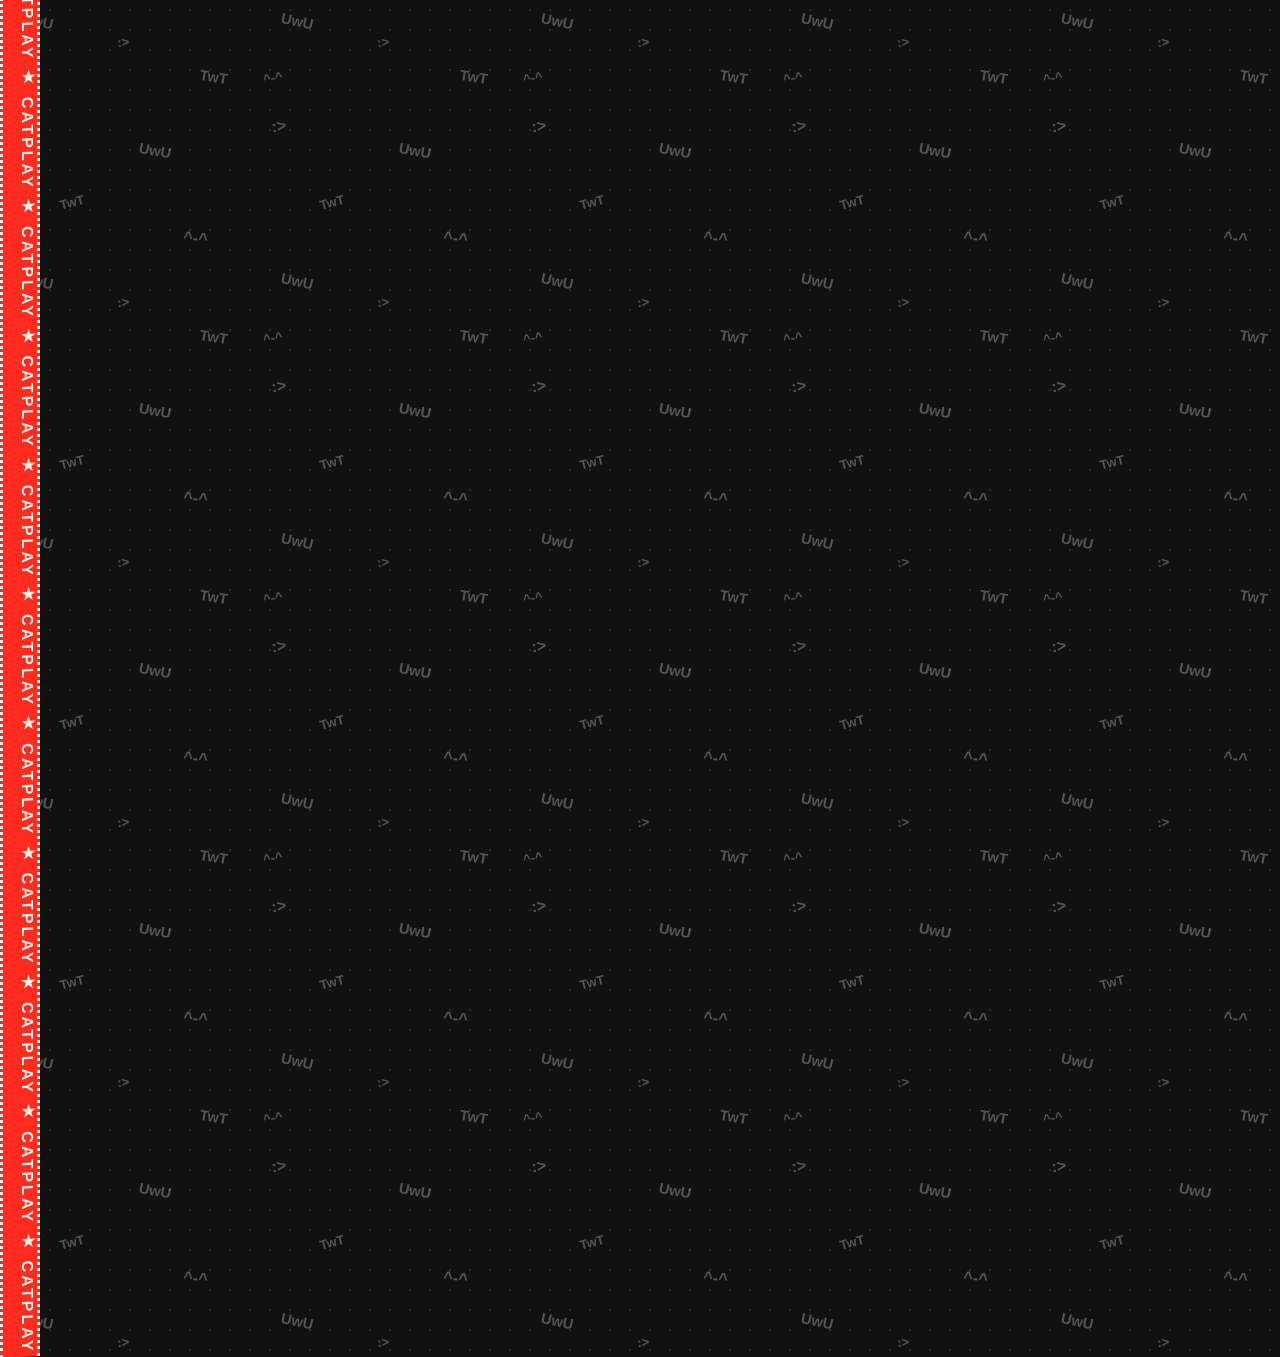
==== commit 204a170a: "Corrigir bug da faixa lateral cortando antes do fim da página Trocada a técnica: antes era um pseudo" ====
--- a/index.html
+++ b/index.html
@@ -37,6 +37,7 @@
   <script src="js/supabaseClient.js"></script>
   <script src="js/data.js"></script>
   <script src="js/auth.js"></script>
+  <script src="js/faixa.js"></script>
   <script>
     // se já estiver logado, vai direto pra tela de modo
     if (obterSessao()) {
--- a/css/style.css
+++ b/css/style.css
@@ -44,11 +44,12 @@
   background-color: var(--negro);
   background-image:
     radial-gradient(rgba(244, 241, 234, 0.12) 1.5px, transparent 1.5px),
+    url("../assets/carinhas-fundo-claro.svg"),
     url("../assets/textura-fundo.svg");
-  background-repeat: repeat, no-repeat;
-  background-position: 0 0, top right;
-  background-size: 20px 20px, min(70vw, 520px) auto;
-  background-attachment: scroll, fixed;
+  background-repeat: repeat, repeat, no-repeat;
+  background-position: 0 0, 0 0, top right;
+  background-size: 20px 20px, 260px 260px, min(70vw, 520px) auto;
+  background-attachment: scroll, scroll, fixed;
   color: var(--branco);
   font-family: "Arial Black", Arial, "Helvetica Neue", sans-serif;
   padding-left: 46px;
@@ -59,11 +60,9 @@
    a tela) — texto repetindo e levemente distorcido, referência brutalismo
    de cartaz/rave. position:absolute + top/bottom:0 faz ela esticar até o
    fim do conteúdo, diferente de position:fixed (que só cobre a tela). */
-body::before {
-  content: "★ CATPLAY ★ CATPLAY ★ CATPLAY ★ CATPLAY ★ CATPLAY ★ CATPLAY ★ CATPLAY ★ CATPLAY ★ CATPLAY ★ CATPLAY ★ CATPLAY ★ CATPLAY ★ CATPLAY ★ CATPLAY ★ ";
+.faixa-lateral {
   position: absolute;
   top: 0;
-  bottom: 0;
   left: 0;
   width: 40px;
   writing-mode: vertical-rl;
@@ -113,7 +112,7 @@
   body {
     padding-left: 0;
   }
-  body::before {
+  .faixa-lateral {
     display: none;
   }
   body::after {
@@ -319,7 +318,10 @@
   align-items: center;
   justify-content: space-between;
   padding: 16px 28px;
-  background: var(--branco);
+  background-color: var(--branco);
+  background-image: url("../assets/carinhas-fundo-escuro.svg");
+  background-repeat: repeat;
+  background-size: 200px 200px;
   border-bottom: var(--borda);
   position: sticky;
   top: 0;
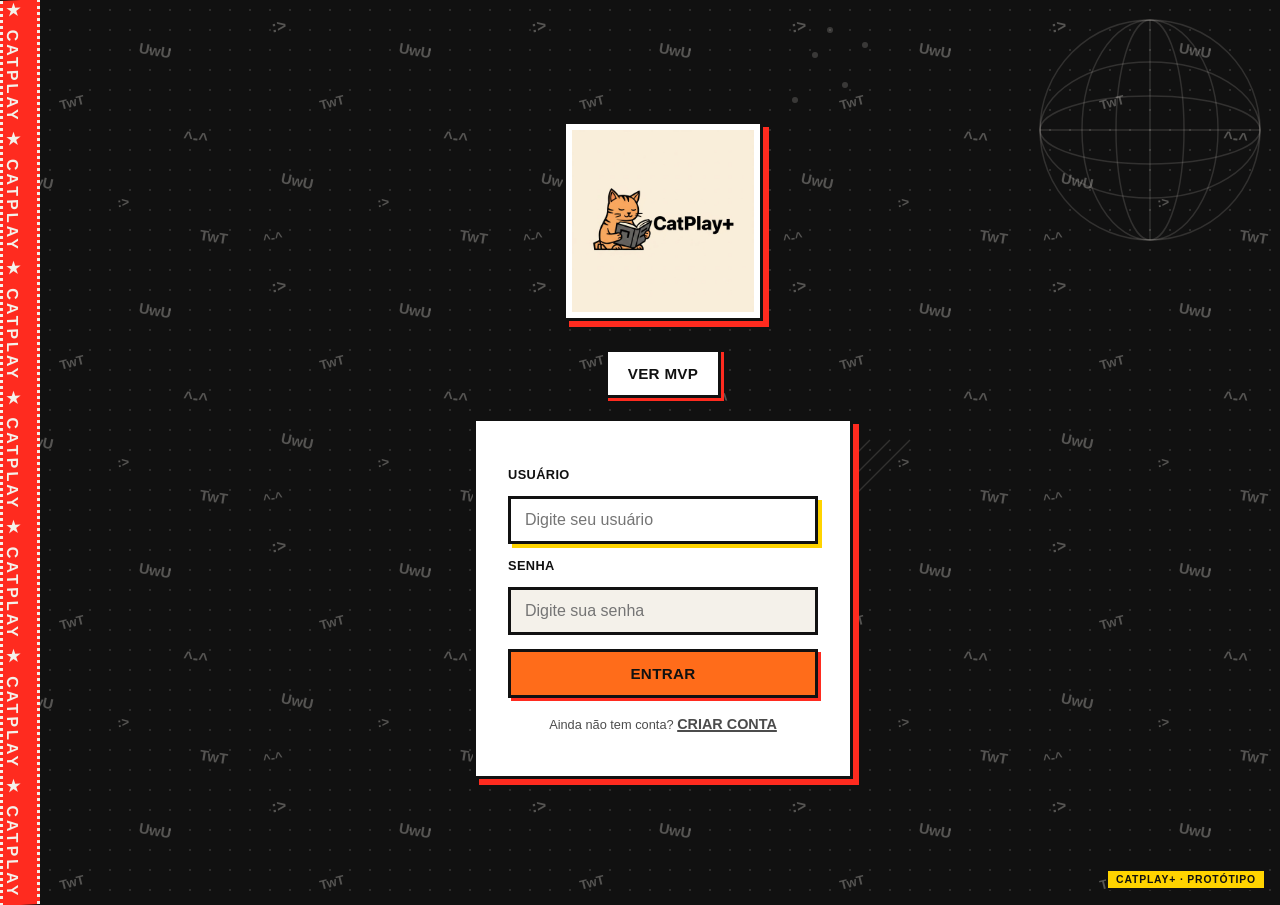
==== commit 87e60a64: "Revisão geral do código: remove comentários, código morto e organiza indentação - Remove todas as li" ====
--- a/index.html
+++ b/index.html
@@ -39,7 +39,6 @@
   <script src="js/auth.js"></script>
   <script src="js/faixa.js"></script>
   <script>
-    // se já estiver logado, vai direto pra tela de modo
     if (obterSessao()) {
       window.location.href = "mode.html";
     }
--- a/css/style.css
+++ b/css/style.css
@@ -1,4 +1,3 @@
-/* ===== Paleta brutalista (fundo escuro + vermelho dominante) ===== */
 :root {
   --negro: #111111;
   --branco: #f4f1ea;
@@ -10,9 +9,6 @@
   --sombra-dura-pequena: 3px 3px 0 var(--vermelho);
 }
 
-/* ===== Transição entre páginas ("página nova sobe por cima da antiga") =====
-   View Transitions API — nativa do navegador, sem JS. Em navegadores sem
-   suporte, a navegação simplesmente acontece sem animação (nada quebra). */
 @view-transition {
   navigation: auto;
 }
@@ -56,42 +52,46 @@
   position: relative;
 }
 
-/* Faixa vertical decorativa que acompanha a altura real da página (não só
-   a tela) — texto repetindo e levemente distorcido, referência brutalismo
-   de cartaz/rave. position:absolute + top/bottom:0 faz ela esticar até o
-   fim do conteúdo, diferente de position:fixed (que só cobre a tela). */
 .faixa-lateral {
   position: absolute;
   top: 0;
   left: 0;
   width: 40px;
+  height: 0;
+  transform: skewY(-3deg);
+  background: var(--vermelho);
+  border-left: 3px dotted var(--branco);
+  border-right: 3px dotted var(--branco);
+  overflow: hidden;
+  z-index: 20;
+  pointer-events: none;
+}
+
+.faixa-lateral-trilho {
+  animation: marquee-vertical 10s linear infinite;
+}
+
+.faixa-lateral-copia {
+  height: 0;
   writing-mode: vertical-rl;
   text-align: center;
-  transform: skewY(-3deg);
   font-weight: 900;
   font-size: 1rem;
   letter-spacing: 0.18em;
   color: var(--branco);
-  background: var(--vermelho);
-  border-left: 3px dotted var(--branco);
-  border-right: 3px dotted var(--branco);
   white-space: nowrap;
   overflow: hidden;
-  z-index: 20;
-  pointer-events: none;
-  animation: marquee-vertical 8s linear infinite;
 }
 
 @keyframes marquee-vertical {
   from {
-    transform: skewY(-3deg) translateY(0);
+    transform: translateY(0);
   }
   to {
-    transform: skewY(-3deg) translateY(-320px);
-  }
-}
-
-/* Selo fixo no rodapé, tipo carimbo de produto */
+    transform: translateY(-50%);
+  }
+}
+
 body::after {
   content: "CATPLAY+ · PROTÓTIPO";
   position: fixed;
@@ -162,7 +162,6 @@
   line-height: 1.05;
 }
 
-/* Dentro de cartões brancos, o título volta a ser escuro */
 .caixa .titulo,
 .cartao-perfil .titulo {
   color: var(--negro);
@@ -183,7 +182,6 @@
   text-align: center;
 }
 
-/* Cartão / caixa */
 .caixa {
   width: 100%;
   max-width: 380px;
@@ -311,7 +309,6 @@
   font-weight: 700;
 }
 
-/* Cabeçalho com barra de navegação */
 .barra-topo {
   width: 100%;
   display: flex;
@@ -380,7 +377,6 @@
   padding: 40px 24px;
 }
 
-/* Grade de opções (modo / humor / gênero) */
 .grade-opcoes {
   display: grid;
   grid-template-columns: repeat(auto-fit, minmax(220px, 1fr));
@@ -442,7 +438,6 @@
   opacity: 0.85;
 }
 
-/* Seções de resultados */
 .secao-midia h2 {
   font-weight: 900;
   text-transform: uppercase;
@@ -602,7 +597,6 @@
   padding: 2px 8px;
 }
 
-/* ===== Chatbot flutuante ===== */
 #catbot-botao {
   position: fixed;
   bottom: 20px;
@@ -635,6 +629,10 @@
   z-index: 40;
 }
 
+#catbot-painel[hidden] {
+  display: none;
+}
+
 #catbot-cabecalho {
   display: flex;
   justify-content: space-between;
@@ -708,12 +706,6 @@
   gap: 14px;
 }
 
-.linha-botoes {
-  display: flex;
-  gap: 12px;
-  flex-wrap: wrap;
-}
-
 .texto-ajuda {
   font-size: 0.8rem;
   font-weight: 500;
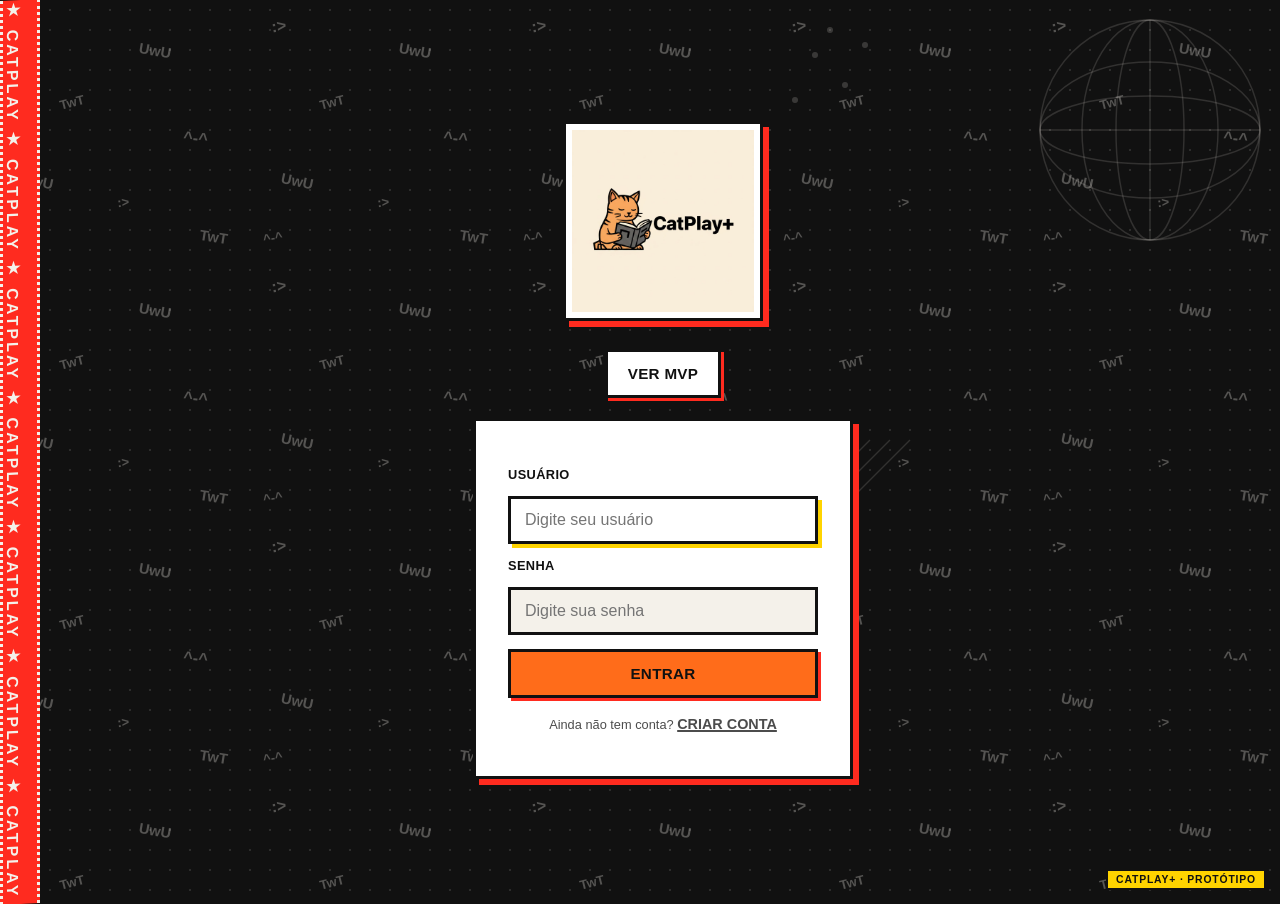
==== commit 0fd859ae: "Corrige falhas de segurança: força bruta no login, XSS via innerHTML e RLS aberta - Login (index.htm" ====
--- a/index.html
+++ b/index.html
@@ -43,19 +43,47 @@
       window.location.href = "mode.html";
     }
 
+    var CHAVE_TENTATIVAS = "catplay_tentativas_login";
+    var MAX_TENTATIVAS = 5;
+    var BLOQUEIO_MS = 30000;
+
+    function obterTentativas() {
+      var dados = localStorage.getItem(CHAVE_TENTATIVAS);
+      return dados ? JSON.parse(dados) : { quantidade: 0, bloqueadoAte: 0 };
+    }
+
+    function salvarTentativas(tentativas) {
+      localStorage.setItem(CHAVE_TENTATIVAS, JSON.stringify(tentativas));
+    }
+
     document.getElementById("form-login").addEventListener("submit", async function (evento) {
       evento.preventDefault();
+      var areaErro = document.getElementById("area-erro");
+      var tentativas = obterTentativas();
+
+      if (Date.now() < tentativas.bloqueadoAte) {
+        var segundosRestantes = Math.ceil((tentativas.bloqueadoAte - Date.now()) / 1000);
+        areaErro.innerHTML =
+          '<p class="erro">Muitas tentativas erradas. Tente de novo em ' + segundosRestantes + "s.</p>";
+        return;
+      }
+
       var usuario = document.getElementById("usuario").value;
       var senha = document.getElementById("senha").value;
 
       var encontrado = await autenticar(usuario, senha);
-      var areaErro = document.getElementById("area-erro");
 
       if (!encontrado) {
+        tentativas.quantidade += 1;
+        if (tentativas.quantidade >= MAX_TENTATIVAS) {
+          tentativas = { quantidade: 0, bloqueadoAte: Date.now() + BLOQUEIO_MS };
+        }
+        salvarTentativas(tentativas);
         areaErro.innerHTML = '<p class="erro">Usuário ou senha inválidos.</p>';
         return;
       }
 
+      salvarTentativas({ quantidade: 0, bloqueadoAte: 0 });
       definirSessao(encontrado);
       window.location.href = "mode.html";
     });
